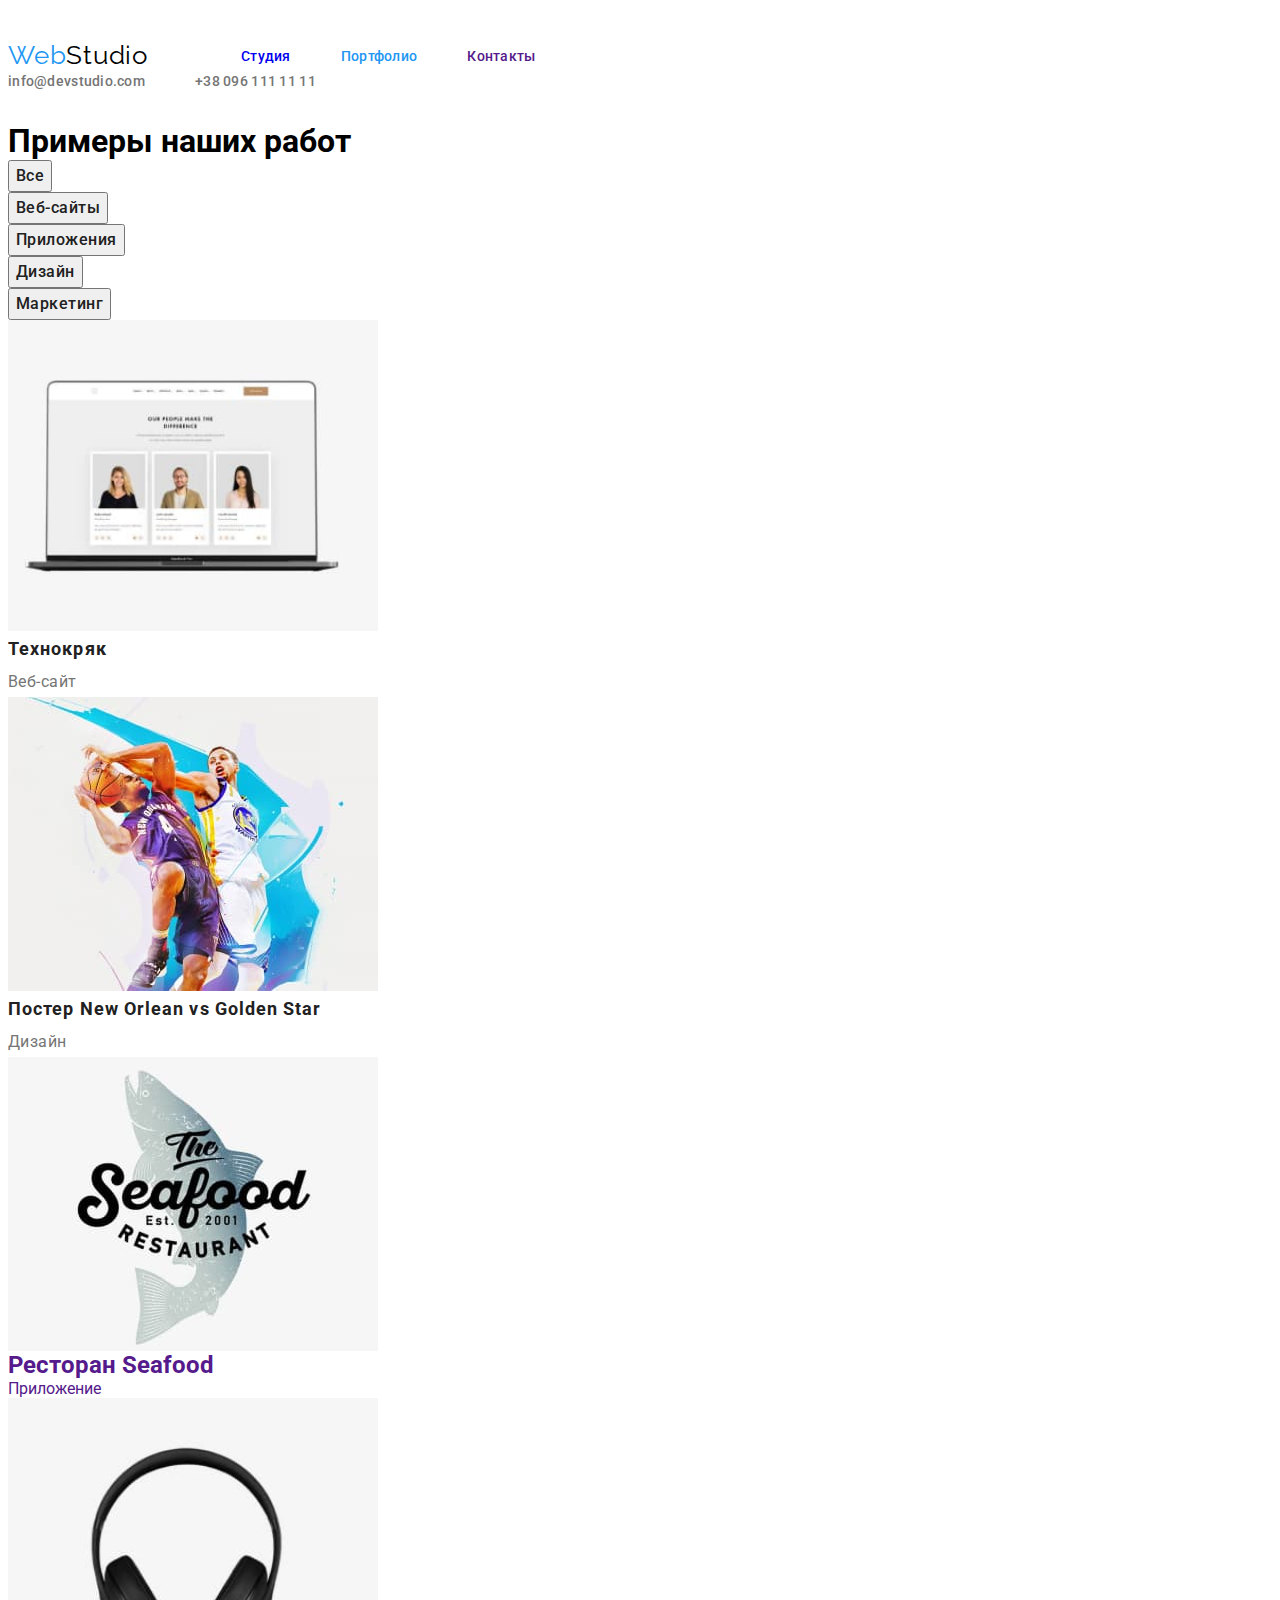
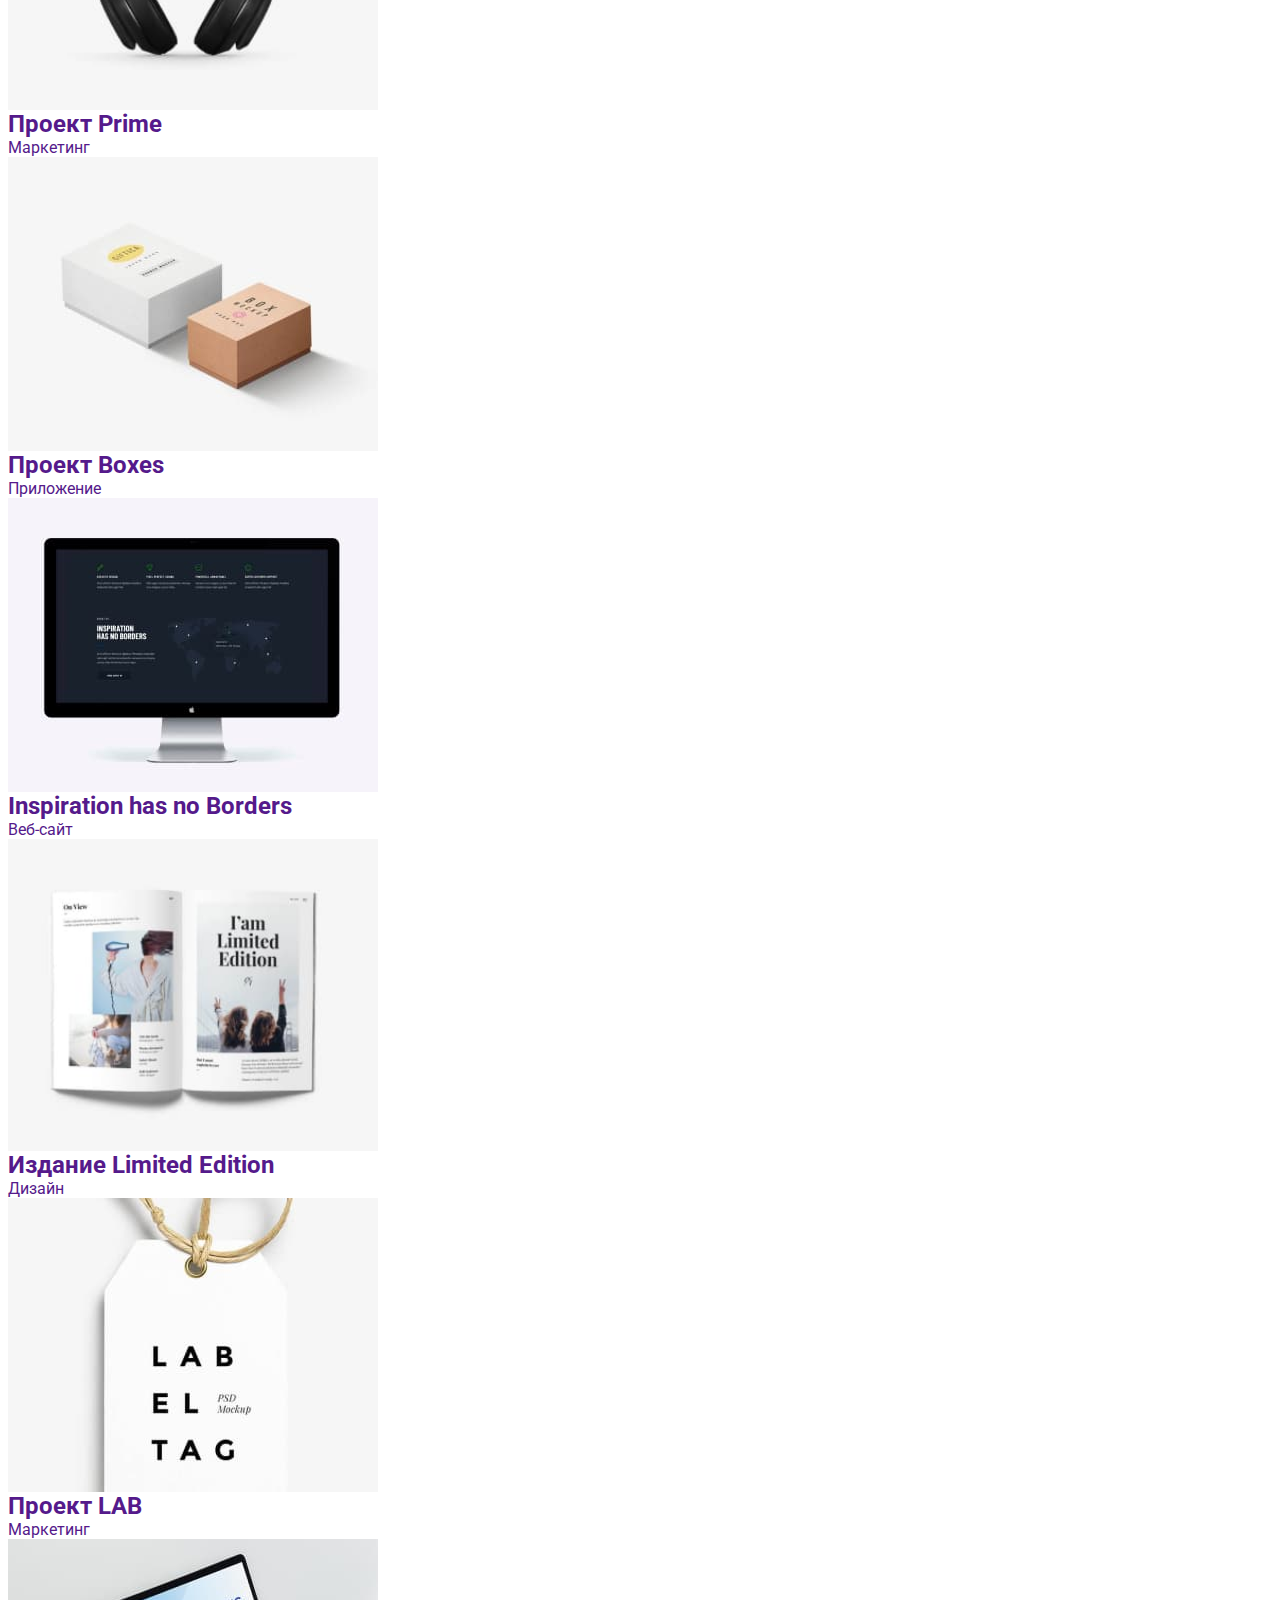
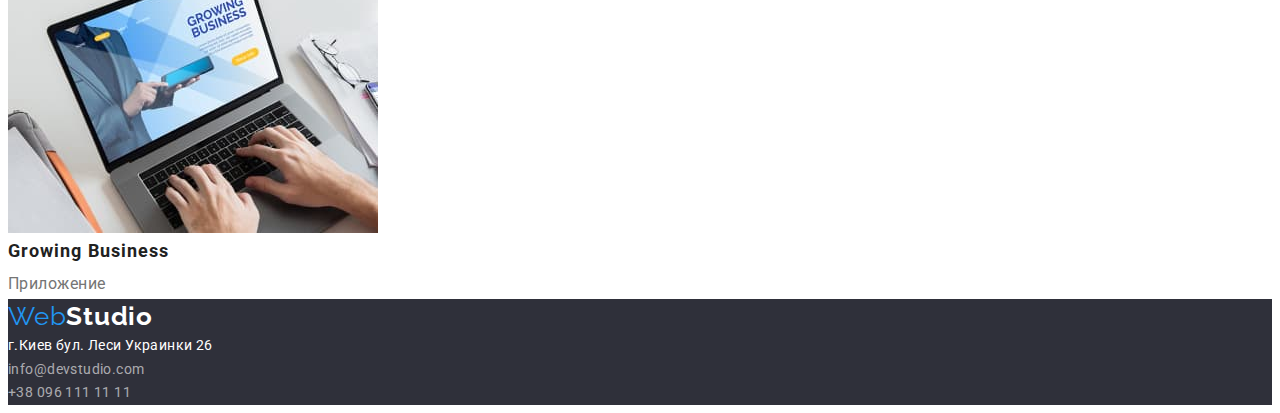
==== portfolio.html @ 756ed8ec "начало" ====
<!DOCTYPE html>
<html lang="ru">
  <head>
    <meta charset="UTF-8" />
    <meta http-equiv="X-UA-Compatible" content="IE=edge" />
    <meta name="viewport" content="width=device-width, initial-scale=1.0" />
    <title>Document</title>
    <link rel="preconnect" href="https://fonts.gstatic.com" />
    <link
      href="https://fonts.googleapis.com/css2?family=Raleway:wght@700&family=Roboto:wght@400;500;700;900&display=swap"
      rel="stylesheet"
    />
    <link rel="stylesheet" href="./css/styles.css" />
  </head>

  <body>
    <header class="header">
      <nav class="header-nav">
        <a class="logo link" href="./index.html">Web<span class="logo-black">Studio</span> </a>
        <ul class="header-menu list">
          <li class="menu-list">
            <a class="menu-list-link link" href="./index.html">Студия</a>
          </li>
          <li class="menu-list">
            <a class="menu-list-link link current" href="./portfolio.html">Портфолио</a>
          </li>
          <li class="menu-list"><a class="menu-list-link link" href="">Контакты</a></li>
        </ul>
      </nav>
      <ul class="contacts-header list">
        <li class="contacts-header-list">
          <a class="contacts-header-mail-link link" href="mailto:info@devstudio.com"
            >info@devstudio.com</a
          >
        </li>
        <li class="contacts-header-list">
          <a class="contacts-header-phone-link link" href="tel:+380961111111">+38 096 111 11 11</a>
        </li>
      </ul>
    </header>
    <main>
      <section>
        <!--скрыть заголовок-->
        <h1>Примеры наших работ</h1>
        <ul class="list i">
          <li><button type="button" class="modal-button-portfolio">Все</button></li>
          <li><button type="button" class="modal-button-portfolio">Веб-сайты</button></li>
          <li><button type="button" class="modal-button-portfolio">Приложения</button></li>
          <li><button type="button" class="modal-button-portfolio">Дизайн</button></li>
          <li><button type="button" class="modal-button-portfolio">Маркетинг</button></li>
        </ul>
        <ul class="list">
          <li>
            <a class="link" href="">
              <img src="./imeges/portfolio/img.jpg" alt="" width="370" />

              <h2 class="list-portfolio">Технокряк</h2>
              <p class="list-portfolio-category">Веб-сайт</p>
            </a>
          </li>
          <li>
            <a class="link" href=""
              ><img src="./imeges/portfolio/img-1.jpg" alt="" width="370" />
              <h2 class="list-portfolio">Постер New Orlean vs Golden Star</h2>
              <p class="list-portfolio-category">Дизайн</p>
            </a>
          </li>
          <li>
            <a class="link" href=""
              ><img src="./imeges/portfolio/img-2.jpg" alt="" width="370" />
              <h2>Ресторан Seafood</h2>
              <p>Приложение</p>
            </a>
          </li>
          <li>
            <a class="link" href=""
              ><img src="./imeges/portfolio/img-3.jpg" alt="" width="370" />
              <h2>Проект Prime</h2>
              <p>Маркетинг</p>
            </a>
          </li>
          <li>
            <a class="link" href=""
              ><img src="./imeges/portfolio/img-4.jpg" alt="" width="370" />
              <h2>Проект Boxes</h2>
              <p>Приложение</p></a
            >
          </li>
          <li>
            <a class="link" href=""
              ><img src="./imeges/portfolio/img-5.jpg" alt="" width="370" />
              <h2>Inspiration has no Borders</h2>
              <p>Веб-сайт</p></a
            >
          </li>
          <li>
            <a class="link" href=""
              ><img src="./imeges/portfolio/img-6.jpg" alt="" width="370" />
              <h2>Издание Limited Edition</h2>
              <p>Дизайн</p></a
            >
          </li>
          <li>
            <a class="link" href=""
              ><img src="./imeges/portfolio/img-7.jpg" alt="" width="370" />
              <h2>Проект LAB</h2>
              <p>Маркетинг</p></a
            >
          </li>
          <li>
            <a class="link" href=""
              ><img src="./imeges/portfolio/img-8.jpg" alt="" width="370" />
              <h2 class="list-portfolio">Growing Business</h2>
              <p class="list-portfolio-category">Приложение</p></a
            >
          </li>
        </ul>
      </section>
    </main>
    <footer class="footer">
      <a class="logo link" href="./index.html">Web<span class="logo-white">Studio</span></a>
      <address class="address">
        <ul class="footer-list list">
          <li>
            <a
              class="footer-list-address link"
              href="https://goo.gl/maps/URizzxRPcftidG8c9"
              target="_blank"
              rel="nooperer noreferrer"
              >г.Киев бул. Леси Украинки 26</a
            >
          </li>
          <li>
            <a class="footer-link-mail link" href="mailto:info@devstudio.com">info@devstudio.com</a>
          </li>
          <li><a class="footer-link-tel link" href="tel:+380961111111">+38 096 111 11 11</a></li>
        </ul>
      </address>
    </footer>
  </body>
</html>
---- css/styles.css ----
:root {
  --main-font: 'Roboto', sans-serif;
  --secondary-font: ;
  --accent-color: #2196f3;
  --background-color: #2F303A;
  --contact-head: #757575;
  --titel-hero-button: #FFFFFF;
  --bacground-button: #F5F4FA;
}
h1,
h2,
h3,
h4,
h5,
h6,
p {
  margin-top: 0;
  margin-bottom: 0;
}
ul,
ol {
  margin-top: 0;
  margin-bottom: 0;
  padding-left: 0;
}
img {
  display: block;
}
body {
  font-family: var(--main-font);
}
.list {
  list-style: none;
}
.link {
  text-decoration: none;
}

/* header */
.header {
  padding-top: 32px;
  padding-bottom: 32px;
}
.container {
  width: 1200px;
  margin: 0 auto;
  padding-left: 15px;
  padding-right: 15px;
}
.header-container {
  display: flex;
}
.header-nav {
  display: flex;
  align-items: center;
}
.header-menu {
  display: flex;
}
.contacts-header {
  display: flex;
  align-items: center;
  margin-left: auto;
}
.logo {
  font-family: 'Raleway', sans-serif;
  font-weight: 400;
  font-size: 26px;
  line-height: 1.2;
  letter-spacing: 0.03em;
  color: var(--accent-color);
  margin-right: 93px;
}
.menu-list:not(:last-child) {
  margin-right: 50px;
}
.logo-black {
  font-family: 'Raleway', sans-serif;
  font-weight: 400;
  font-size: 26px;
  line-height: 1.2;
  letter-spacing: 0.03em;
  color: #000;
}

.menu-list-link {
  font-weight: 500;
  font-size: 14px;
  line-height: 1.14;
  letter-spacing: 0.02em;
  }
.current {
  color: var(--accent-color);
}
.menu-list-link:hover,
.menu-list-link:focus {
  color: var(--accent-color);
}
.contacts-header-mail-link {
  font-weight: 500;
  font-size: 14px;
  line-height: 1.14;
  letter-spacing: 0.02em;
  color: var(--contact-head);
  margin-left: auto;
  }
.contacts-header-phone-link {
  font-weight: 500;
  font-size: 14px;
  line-height: 1.14;
  letter-spacing: 0.02em;
  color: var(--contact-head);
  margin-left: 50px;
  }
.contacts-header-mail-link:hover,
.contacts-header-mail-link:focus {
  color: var(--accent-color);
}
.contacts-header-phone-link:hover,
.contacts-header-phone-link:focus {
  color: var(--accent-color);
}

/* hero */
.titel-hero {
font-weight: 900;
font-size: 44px;
line-height: 1.36;
text-align: center;
letter-spacing: 0.06em;
text-transform: uppercase;
color: var(--titel-hero-button);
margin-right: auto;
padding: 200px 0px 30px 0px;
}
.hero {
  background-color: var(--background-color);
  height: 600px;
   }
.modal-button {
border-radius: 4px;
font-family: inherit;
font-weight: 700;
font-size: 16px;
line-height: 1.87;
display: flex;
align-items: center;
text-align: center;
letter-spacing: 0.06em;
cursor: pointer;
background: var(--bacground-button);
padding: 10px 32px;
margin-right: auto;
margin-left: auto;
}
.modal-button:hover,
.modal-button:focus {
  color: var(--titel-hero-button);
  background: var(--accent-color);
}
/* advantages */
.advantages {
  display: flex;
  margin: 94px 94px;
}
.advantages-titel {
font-weight: 700;
font-size: 14px;
line-height: 1.14;
letter-spacing: 0.03em;
text-transform: uppercase;
color: #212121;
}
.advantages-text {
font-weight: 400;
font-size: 14px;
line-height: 1.71;
letter-spacing: 0.03em;
color: #757575;
}
.titel2 {
font-weight: 700;
font-size: 36px;
line-height: 1.17;
text-align: center;
letter-spacing: 0.03em;
color: #212121;
}
.position {
font-weight: 400;
font-size: 16px;
line-height: 1.19
text-align: center;
letter-spacing: 0.03em;
color: #757575;
}
.titel3-name {
font-weight: 500;
font-size: 16px;
line-height: 1.19;
letter-spacing: 0.03em;
color: #212121;
}
/* job  */
.job {
  margin-bottom: 50px;
}
.job-list{
  display: flex;
  }
  .job-list-img {
    margin-left: 50px;
    margin-right: 50px;
  }
.job, .team-titel {
font-weight: 700;
font-size: 36px;
line-height: 1.17;
text-align: center;
letter-spacing: 0.03em;
color: #212121;
}
/* team */
.team-name {
font-weight: 500;
font-size: 16px;
line-height: 1.19;
text-align: center;
letter-spacing: 0.03em;
color: #212121;
}
.position {
font-weight: 400;
font-size: 16px;
line-height: 1.19;
text-align: center;
letter-spacing: 0.03em;
color: #757575;
}
.logo-white {
font-weight: 700;
font-size: 26px;
line-height: 1.35;
letter-spacing: 0.03em;
color: #FFFFFF;
}
/* footer */
.address {
  font-style: normal
}
.footer {
  background: var(--background-color);
}
.footer-list-address {
font-weight: 400;
font-size: 14px;
line-height: 1.71;
letter-spacing: 0.03em;
color: #FFFFFF;
}
.footer-link-mail {
font-weight: 400;
font-size: 14px;
line-height: 1.71;
letter-spacing: 0.03em;
color: #FFFFFF99;
}
.footer-link-tel {
font-weight: 400;
font-size: 14px;
line-height: 1.71;
letter-spacing: 0.03em;
color: #FFFFFF99;
}
/* Портфолио */
.modal-button-portfolio {
font-weight: 500;
font-size: 16px;
line-height: 1.62;
text-align: center;
letter-spacing: 0.03em;
color: #212121;
cursor: pointer;
font-family: inherit;
}
.modal-button-portfolio:hover,
.modal-button-portfolio:focus {
color: var(--titel-hero-button);
background: var(--accent-color);
}
.list-portfolio {
font-weight: 700;
font-size: 18px;
line-height: 2;
letter-spacing: 0.06em;
color: #212121;
} 
.list-portfolio-category {
font-weight: 400;
font-size: 16px;
line-height: 1.87;
letter-spacing: 0.03em;
color: #757575;
}
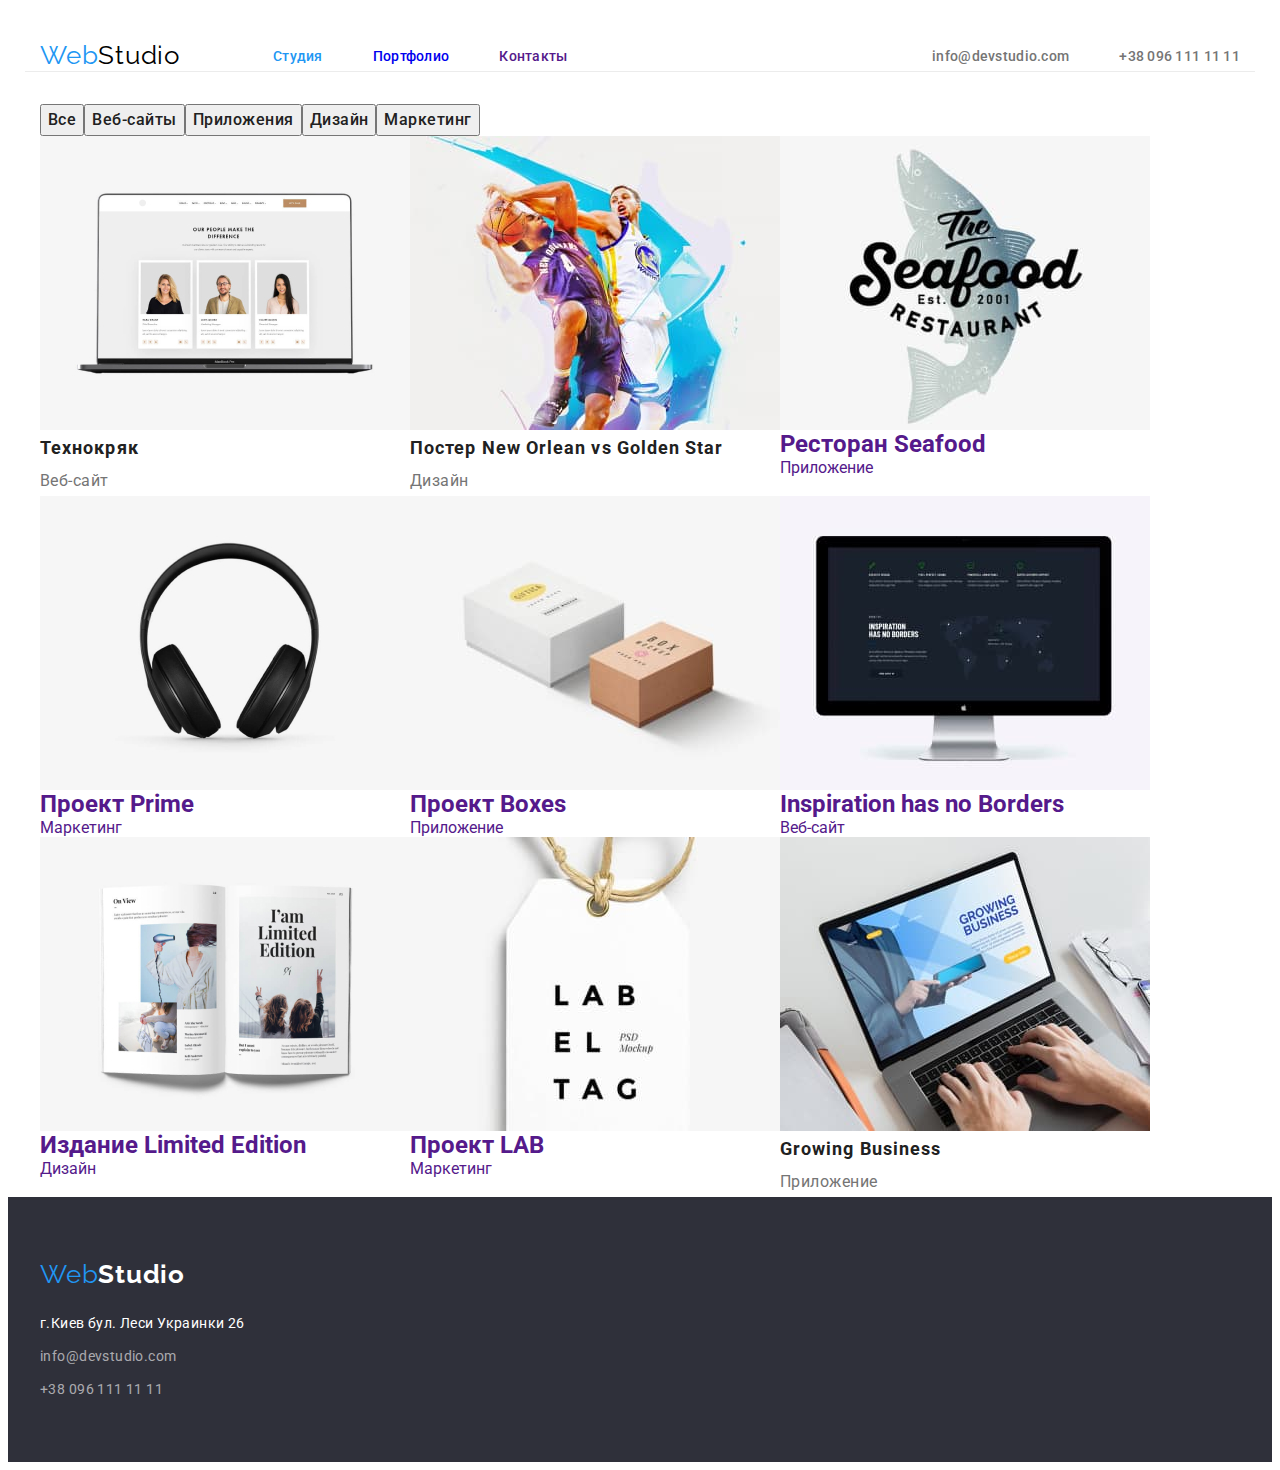
==== commit 15ecf431: "Начал портфолио" ====
--- a/portfolio.html
+++ b/portfolio.html
@@ -15,127 +15,140 @@
 
   <body>
     <header class="header">
-      <nav class="header-nav">
-        <a class="logo link" href="./index.html">Web<span class="logo-black">Studio</span> </a>
-        <ul class="header-menu list">
-          <li class="menu-list">
-            <a class="menu-list-link link" href="./index.html">Студия</a>
-          </li>
-          <li class="menu-list">
-            <a class="menu-list-link link current" href="./portfolio.html">Портфолио</a>
-          </li>
-          <li class="menu-list"><a class="menu-list-link link" href="">Контакты</a></li>
-        </ul>
-      </nav>
-      <ul class="contacts-header list">
-        <li class="contacts-header-list">
-          <a class="contacts-header-mail-link link" href="mailto:info@devstudio.com"
-            >info@devstudio.com</a
-          >
-        </li>
-        <li class="contacts-header-list">
-          <a class="contacts-header-phone-link link" href="tel:+380961111111">+38 096 111 11 11</a>
-        </li>
-      </ul>
-    </header>
-    <main>
-      <section>
-        <!--скрыть заголовок-->
-        <h1>Примеры наших работ</h1>
-        <ul class="list i">
-          <li><button type="button" class="modal-button-portfolio">Все</button></li>
-          <li><button type="button" class="modal-button-portfolio">Веб-сайты</button></li>
-          <li><button type="button" class="modal-button-portfolio">Приложения</button></li>
-          <li><button type="button" class="modal-button-portfolio">Дизайн</button></li>
-          <li><button type="button" class="modal-button-portfolio">Маркетинг</button></li>
-        </ul>
-        <ul class="list">
-          <li>
-            <a class="link" href="">
-              <img src="./imeges/portfolio/img.jpg" alt="" width="370" />
-
-              <h2 class="list-portfolio">Технокряк</h2>
-              <p class="list-portfolio-category">Веб-сайт</p>
-            </a>
-          </li>
-          <li>
-            <a class="link" href=""
-              ><img src="./imeges/portfolio/img-1.jpg" alt="" width="370" />
-              <h2 class="list-portfolio">Постер New Orlean vs Golden Star</h2>
-              <p class="list-portfolio-category">Дизайн</p>
-            </a>
-          </li>
-          <li>
-            <a class="link" href=""
-              ><img src="./imeges/portfolio/img-2.jpg" alt="" width="370" />
-              <h2>Ресторан Seafood</h2>
-              <p>Приложение</p>
-            </a>
-          </li>
-          <li>
-            <a class="link" href=""
-              ><img src="./imeges/portfolio/img-3.jpg" alt="" width="370" />
-              <h2>Проект Prime</h2>
-              <p>Маркетинг</p>
-            </a>
-          </li>
-          <li>
-            <a class="link" href=""
-              ><img src="./imeges/portfolio/img-4.jpg" alt="" width="370" />
-              <h2>Проект Boxes</h2>
-              <p>Приложение</p></a
+      <div class="container header-container">
+        <nav class="header-nav">
+          <a class="logo link" href="./index.html">Web<span class="logo-black">Studio</span> </a>
+          <ul class="header-menu list">
+            <li class="menu-list">
+              <a class="menu-list-link link current" href="./index.html">Студия</a>
+            </li>
+            <li class="menu-list">
+              <a class="menu-list-link link" href="./portfolio.html">Портфолио</a>
+            </li>
+            <li class="menu-list"><a class="menu-list-link link" href="">Контакты</a></li>
+          </ul>
+        </nav>
+        <ul class="contacts-header list">
+          <li class="contacts-header-list">
+            <a class="contacts-header-mail-link link" href="mailto:info@devstudio.com"
+              >info@devstudio.com</a
             >
           </li>
-          <li>
-            <a class="link" href=""
-              ><img src="./imeges/portfolio/img-5.jpg" alt="" width="370" />
-              <h2>Inspiration has no Borders</h2>
-              <p>Веб-сайт</p></a
-            >
-          </li>
-          <li>
-            <a class="link" href=""
-              ><img src="./imeges/portfolio/img-6.jpg" alt="" width="370" />
-              <h2>Издание Limited Edition</h2>
-              <p>Дизайн</p></a
-            >
-          </li>
-          <li>
-            <a class="link" href=""
-              ><img src="./imeges/portfolio/img-7.jpg" alt="" width="370" />
-              <h2>Проект LAB</h2>
-              <p>Маркетинг</p></a
-            >
-          </li>
-          <li>
-            <a class="link" href=""
-              ><img src="./imeges/portfolio/img-8.jpg" alt="" width="370" />
-              <h2 class="list-portfolio">Growing Business</h2>
-              <p class="list-portfolio-category">Приложение</p></a
+          <li class="contacts-header-list">
+            <a class="contacts-header-phone-link link" href="tel:+380961111111"
+              >+38 096 111 11 11</a
             >
           </li>
         </ul>
+      </div>
+    </header>
+    <main>
+      <section class="portfolio-section-btn">
+        <div class="container">
+          <!--скрыть заголовок-->
+          <h1 hidden>Примеры наших работ</h1>
+          <ul class="portfolio-btn list">
+            <li><button type="button" class="modal-button-portfolio">Все</button></li>
+            <li><button type="button" class="modal-button-portfolio">Веб-сайты</button></li>
+            <li><button type="button" class="modal-button-portfolio">Приложения</button></li>
+            <li><button type="button" class="modal-button-portfolio">Дизайн</button></li>
+            <li><button type="button" class="modal-button-portfolio">Маркетинг</button></li>
+          </ul>
+        </div>
+        <div class="container">
+          <ul class="portfolio-list-s list">
+            <li>
+              <a class="link" href="">
+                <img src="./imeges/portfolio/img.jpg" alt="" width="370" />
+                <h2 class="list-portfolio">Технокряк</h2>
+                <p class="list-portfolio-category">Веб-сайт</p>
+              </a>
+            </li>
+            <li>
+              <a class="link" href=""
+                ><img src="./imeges/portfolio/img-1.jpg" alt="" width="370" />
+                <h2 class="list-portfolio">Постер New Orlean vs Golden Star</h2>
+                <p class="list-portfolio-category">Дизайн</p>
+              </a>
+            </li>
+            <li>
+              <a class="link" href=""
+                ><img src="./imeges/portfolio/img-2.jpg" alt="" width="370" />
+                <h2>Ресторан Seafood</h2>
+                <p>Приложение</p>
+              </a>
+            </li>
+            <li>
+              <a class="link" href=""
+                ><img src="./imeges/portfolio/img-3.jpg" alt="" width="370" />
+                <h2>Проект Prime</h2>
+                <p>Маркетинг</p>
+              </a>
+            </li>
+            <li>
+              <a class="link" href=""
+                ><img src="./imeges/portfolio/img-4.jpg" alt="" width="370" />
+                <h2>Проект Boxes</h2>
+                <p>Приложение</p></a
+              >
+            </li>
+            <li>
+              <a class="link" href=""
+                ><img src="./imeges/portfolio/img-5.jpg" alt="" width="370" />
+                <h2>Inspiration has no Borders</h2>
+                <p>Веб-сайт</p></a
+              >
+            </li>
+            <li>
+              <a class="link" href=""
+                ><img src="./imeges/portfolio/img-6.jpg" alt="" width="370" />
+                <h2>Издание Limited Edition</h2>
+                <p>Дизайн</p></a
+              >
+            </li>
+            <li>
+              <a class="link" href=""
+                ><img src="./imeges/portfolio/img-7.jpg" alt="" width="370" />
+                <h2>Проект LAB</h2>
+                <p>Маркетинг</p></a
+              >
+            </li>
+            <li>
+              <a class="link" href=""
+                ><img src="./imeges/portfolio/img-8.jpg" alt="" width="370" />
+                <h2 class="list-portfolio">Growing Business</h2>
+                <p class="list-portfolio-category">Приложение</p></a
+              >
+            </li>
+          </ul>
+        </div>
       </section>
     </main>
     <footer class="footer">
-      <a class="logo link" href="./index.html">Web<span class="logo-white">Studio</span></a>
-      <address class="address">
-        <ul class="footer-list list">
-          <li>
-            <a
-              class="footer-list-address link"
-              href="https://goo.gl/maps/URizzxRPcftidG8c9"
-              target="_blank"
-              rel="nooperer noreferrer"
-              >г.Киев бул. Леси Украинки 26</a
-            >
-          </li>
-          <li>
-            <a class="footer-link-mail link" href="mailto:info@devstudio.com">info@devstudio.com</a>
-          </li>
-          <li><a class="footer-link-tel link" href="tel:+380961111111">+38 096 111 11 11</a></li>
-        </ul>
-      </address>
+      <div class="container">
+        <a class="logo link" href="./index.html">Web<span class="logo-white">Studio</span></a>
+        <address class="address">
+          <ul class="footer-list list">
+            <li class="footer-list-item">
+              <a
+                class="footer-list-address link"
+                href="https://goo.gl/maps/URizzxRPcftidG8c9"
+                target="_blank"
+                rel="nooperer noreferrer"
+                >г.Киев бул. Леси Украинки 26</a
+              >
+            </li>
+            <li class="footer-list-item">
+              <a class="footer-link-mail link" href="mailto:info@devstudio.com"
+                >info@devstudio.com</a
+              >
+            </li>
+            <li class="footer-list-item">
+              <a class="footer-link-tel link" href="tel:+380961111111">+38 096 111 11 11</a>
+            </li>
+          </ul>
+        </address>
+      </div>
     </footer>
   </body>
 </html>
--- a/css/styles.css
+++ b/css/styles.css
@@ -49,6 +49,8 @@
 }
 .header-container {
   display: flex;
+  border-bottom: 1px solid #ECECEC;
+
 }
 .header-nav {
   display: flex;
@@ -130,13 +132,15 @@
 letter-spacing: 0.06em;
 text-transform: uppercase;
 color: var(--titel-hero-button);
-margin-right: auto;
-padding: 200px 0px 30px 0px;
+margin-right: 0 auto;
+margin-bottom: 30px;
 }
 .hero {
   background-color: var(--background-color);
-  height: 600px;
-   }
+  max-width: 1600;  
+  padding-top: 200px;
+  padding-bottom: 200px;
+}
 .modal-button {
 border-radius: 4px;
 font-family: inherit;
@@ -152,6 +156,8 @@
 padding: 10px 32px;
 margin-right: auto;
 margin-left: auto;
+box-shadow: 0px 4px 4px rgba(0, 0, 0, 0.15);
+border-radius: 4px;
 }
 .modal-button:hover,
 .modal-button:focus {
@@ -161,8 +167,17 @@
 /* advantages */
 .advantages {
   display: flex;
-  margin: 94px 94px;
-}
+   }
+   .section-advantages {
+     padding-top: 94px;
+     padding-bottom: 94px;
+   }
+   .advantages-list:not(:last-child) {
+     margin-right: 30px;
+  }
+  .advantages-list {
+    width: 270px;
+  }
 .advantages-titel {
 font-weight: 700;
 font-size: 14px;
@@ -202,25 +217,48 @@
 color: #212121;
 }
 /* job  */
-.job {
-  margin-bottom: 50px;
+.section-job {
+  padding-bottom: 94px;
+}
+
+.job-list-item:not(:last-child) {
+ margin-right: 30px;
 }
 .job-list{
   display: flex;
   }
-  .job-list-img {
-    margin-left: 50px;
-    margin-right: 50px;
-  }
-.job, .team-titel {
+  .job, .team-titel {
 font-weight: 700;
 font-size: 36px;
 line-height: 1.17;
 text-align: center;
 letter-spacing: 0.03em;
 color: #212121;
+margin-bottom: 50px;
+
 }
 /* team */
+.section-team {
+  padding-top: 94px;
+  padding-bottom: 94px;
+}
+.team-list {
+  display: flex;
+}
+.team-list-item {
+  background: #FFFFFF;
+box-shadow: 0px 1px 3px rgba(0, 0, 0, 0.12), 0px 1px 1px rgba(0, 0, 0, 0.14), 0px 2px 1px rgba(0, 0, 0, 0.2);
+border-radius: 0px 0px 4px 4px;
+}
+.team-list-item:not(:last-child) {
+margin-right: 30px;
+}
+.team-box {
+  padding-top: 30px;
+  padding-bottom: 30px;
+  padding-left: 32px;
+  padding-right: 32px;
+}
 .team-name {
 font-weight: 500;
 font-size: 16px;
@@ -228,6 +266,7 @@
 text-align: center;
 letter-spacing: 0.03em;
 color: #212121;
+margin-bottom: 10px;
 }
 .position {
 font-weight: 400;
@@ -250,6 +289,10 @@
 }
 .footer {
   background: var(--background-color);
+  padding: 60px 0px;
+}
+.footer-list-item:not(:last-child) {
+  margin-bottom: 9px;
 }
 .footer-list-address {
 font-weight: 400;
@@ -258,6 +301,10 @@
 letter-spacing: 0.03em;
 color: #FFFFFF;
 }
+.footer .logo {
+  margin-bottom: 20px;
+  display: block;
+}
 .footer-link-mail {
 font-weight: 400;
 font-size: 14px;
@@ -273,6 +320,16 @@
 color: #FFFFFF99;
 }
 /* Портфолио */
+.portfolio-btn {
+display: flex;
+text-align: center;
+margin-left: auto;
+margin-right: auto;
+}
+.portfolio-list-s {
+  display: flex;
+  flex-wrap: wrap;
+}
 .modal-button-portfolio {
 font-weight: 500;
 font-size: 16px;
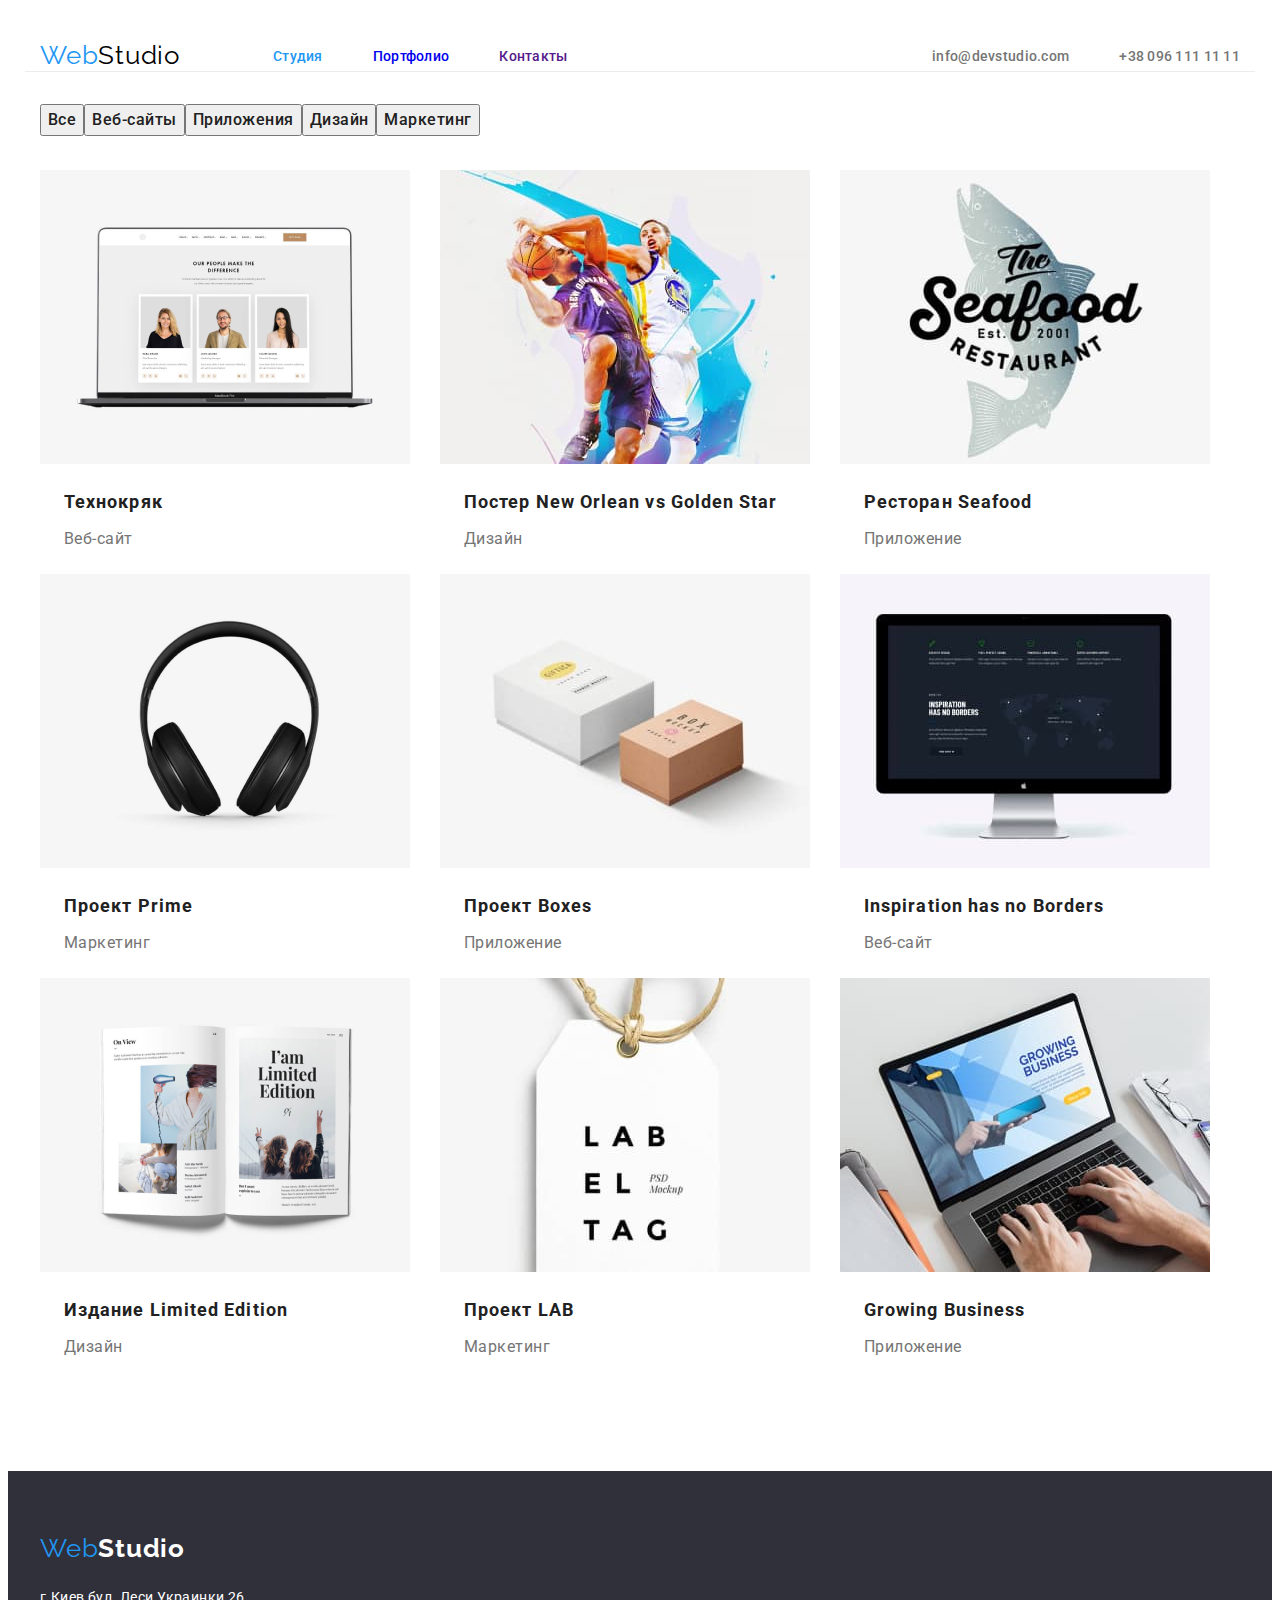
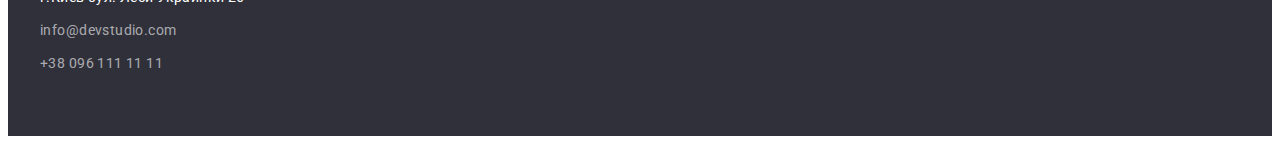
==== commit 96b0acad: "к ментору" ====
--- a/portfolio.html
+++ b/portfolio.html
@@ -54,73 +54,91 @@
             <li><button type="button" class="modal-button-portfolio">Дизайн</button></li>
             <li><button type="button" class="modal-button-portfolio">Маркетинг</button></li>
           </ul>
-        </div>
-        <div class="container">
-          <ul class="portfolio-list-s list">
-            <li>
-              <a class="link" href="">
-                <img src="./imeges/portfolio/img.jpg" alt="" width="370" />
-                <h2 class="list-portfolio">Технокряк</h2>
-                <p class="list-portfolio-category">Веб-сайт</p>
-              </a>
-            </li>
-            <li>
-              <a class="link" href=""
-                ><img src="./imeges/portfolio/img-1.jpg" alt="" width="370" />
-                <h2 class="list-portfolio">Постер New Orlean vs Golden Star</h2>
-                <p class="list-portfolio-category">Дизайн</p>
-              </a>
-            </li>
-            <li>
-              <a class="link" href=""
-                ><img src="./imeges/portfolio/img-2.jpg" alt="" width="370" />
-                <h2>Ресторан Seafood</h2>
-                <p>Приложение</p>
-              </a>
-            </li>
-            <li>
-              <a class="link" href=""
-                ><img src="./imeges/portfolio/img-3.jpg" alt="" width="370" />
-                <h2>Проект Prime</h2>
-                <p>Маркетинг</p>
-              </a>
-            </li>
-            <li>
-              <a class="link" href=""
-                ><img src="./imeges/portfolio/img-4.jpg" alt="" width="370" />
-                <h2>Проект Boxes</h2>
-                <p>Приложение</p></a
-              >
-            </li>
-            <li>
-              <a class="link" href=""
-                ><img src="./imeges/portfolio/img-5.jpg" alt="" width="370" />
-                <h2>Inspiration has no Borders</h2>
-                <p>Веб-сайт</p></a
-              >
-            </li>
-            <li>
-              <a class="link" href=""
-                ><img src="./imeges/portfolio/img-6.jpg" alt="" width="370" />
-                <h2>Издание Limited Edition</h2>
-                <p>Дизайн</p></a
-              >
-            </li>
-            <li>
-              <a class="link" href=""
-                ><img src="./imeges/portfolio/img-7.jpg" alt="" width="370" />
-                <h2>Проект LAB</h2>
-                <p>Маркетинг</p></a
-              >
-            </li>
-            <li>
-              <a class="link" href=""
-                ><img src="./imeges/portfolio/img-8.jpg" alt="" width="370" />
-                <h2 class="list-portfolio">Growing Business</h2>
-                <p class="list-portfolio-category">Приложение</p></a
-              >
-            </li>
-          </ul>
+          <div class="wrap">
+            <ul class="portfolio-list-s list">
+              <li class="portfolio-list-item">
+                <a class="link" href="">
+                  <img src="./imeges/portfolio/img.jpg" alt="" width="370" />
+                  <div class="portfolio-box">
+                    <h2 class="list-portfolio">Технокряк</h2>
+                    <p class="list-portfolio-category">Веб-сайт</p>
+                  </div>
+                </a>
+              </li>
+              <li class="portfolio-list-item">
+                <a class="link" href=""
+                  ><img src="./imeges/portfolio/img-1.jpg" alt="" width="370" />
+                  <div class="portfolio-box">
+                    <h2 class="list-portfolio">Постер New Orlean vs Golden Star</h2>
+                    <p class="list-portfolio-category">Дизайн</p>
+                  </div>
+                </a>
+              </li>
+              <li class="portfolio-list-item">
+                <a class="link" href=""
+                  ><img src="./imeges/portfolio/img-2.jpg" alt="" width="370" />
+                  <div class="portfolio-box">
+                    <h2 class="list-portfolio">Ресторан Seafood</h2>
+                    <p class="list-portfolio-category">Приложение</p>
+                  </div>
+                </a>
+              </li>
+              <li class="portfolio-list-item">
+                <a class="link" href=""
+                  ><img src="./imeges/portfolio/img-3.jpg" alt="" width="370" />
+                  <div class="portfolio-box">
+                    <h2 class="list-portfolio">Проект Prime</h2>
+                    <p class="list-portfolio-category">Маркетинг</p>
+                  </div>
+                </a>
+              </li>
+              <li class="portfolio-list-item">
+                <a class="link" href=""
+                  ><img src="./imeges/portfolio/img-4.jpg" alt="" width="370" />
+                  <div class="portfolio-box">
+                    <h2 class="list-portfolio">Проект Boxes</h2>
+                    <p class="list-portfolio-category">Приложение</p>
+                  </div>
+                </a>
+              </li>
+              <li class="portfolio-list-item">
+                <a class="link" href=""
+                  ><img src="./imeges/portfolio/img-5.jpg" alt="" width="370" />
+                  <div class="portfolio-box">
+                    <h2 class="list-portfolio">Inspiration has no Borders</h2>
+                    <p class="list-portfolio-category">Веб-сайт</p>
+                  </div>
+                </a>
+              </li>
+              <li class="portfolio-list-item">
+                <a class="link" href=""
+                  ><img src="./imeges/portfolio/img-6.jpg" alt="" width="370" />
+                  <div class="portfolio-box">
+                    <h2 class="list-portfolio">Издание Limited Edition</h2>
+                    <p class="list-portfolio-category">Дизайн</p>
+                  </div>
+                </a>
+              </li>
+              <li class="portfolio-list-item">
+                <a class="link" href=""
+                  ><img src="./imeges/portfolio/img-7.jpg" alt="" width="370" />
+                  <div class="portfolio-box">
+                    <h2 class="list-portfolio">Проект LAB</h2>
+                    <p class="list-portfolio-category">Маркетинг</p>
+                  </div>
+                </a>
+              </li>
+              <li class="portfolio-list-item">
+                <a class="link" href=""
+                  ><img src="./imeges/portfolio/img-8.jpg" alt="" width="370" />
+                  <div class="portfolio-box">
+                    <h2 class="list-portfolio">Growing Business</h2>
+                    <p class="list-portfolio-category">Приложение</p>
+                  </div>
+                </a>
+              </li>
+            </ul>
+          </div>
         </div>
       </section>
     </main>
--- a/css/styles.css
+++ b/css/styles.css
@@ -322,13 +322,26 @@
 /* Портфолио */
 .portfolio-btn {
 display: flex;
-text-align: center;
-margin-left: auto;
-margin-right: auto;
-}
+}
+.portfolio-section-btn {
+  
+}
+  .wrap {
+    margin-top: 34px;
+        margin-bottom: 89px;
+  }
 .portfolio-list-s {
   display: flex;
   flex-wrap: wrap;
+}
+.portfolio-list-item:not(:last-child) {
+  margin-right: 30px;
+}
+.portfolio-box {
+  padding-top: 20px;
+  padding-bottom: 20px;
+  padding-left: 24px;
+  padding-right: 24px;
 }
 .modal-button-portfolio {
 font-weight: 500;
@@ -339,6 +352,7 @@
 color: #212121;
 cursor: pointer;
 font-family: inherit;
+
 }
 .modal-button-portfolio:hover,
 .modal-button-portfolio:focus {
@@ -358,4 +372,5 @@
 line-height: 1.87;
 letter-spacing: 0.03em;
 color: #757575;
+margin-top: 4px;
 }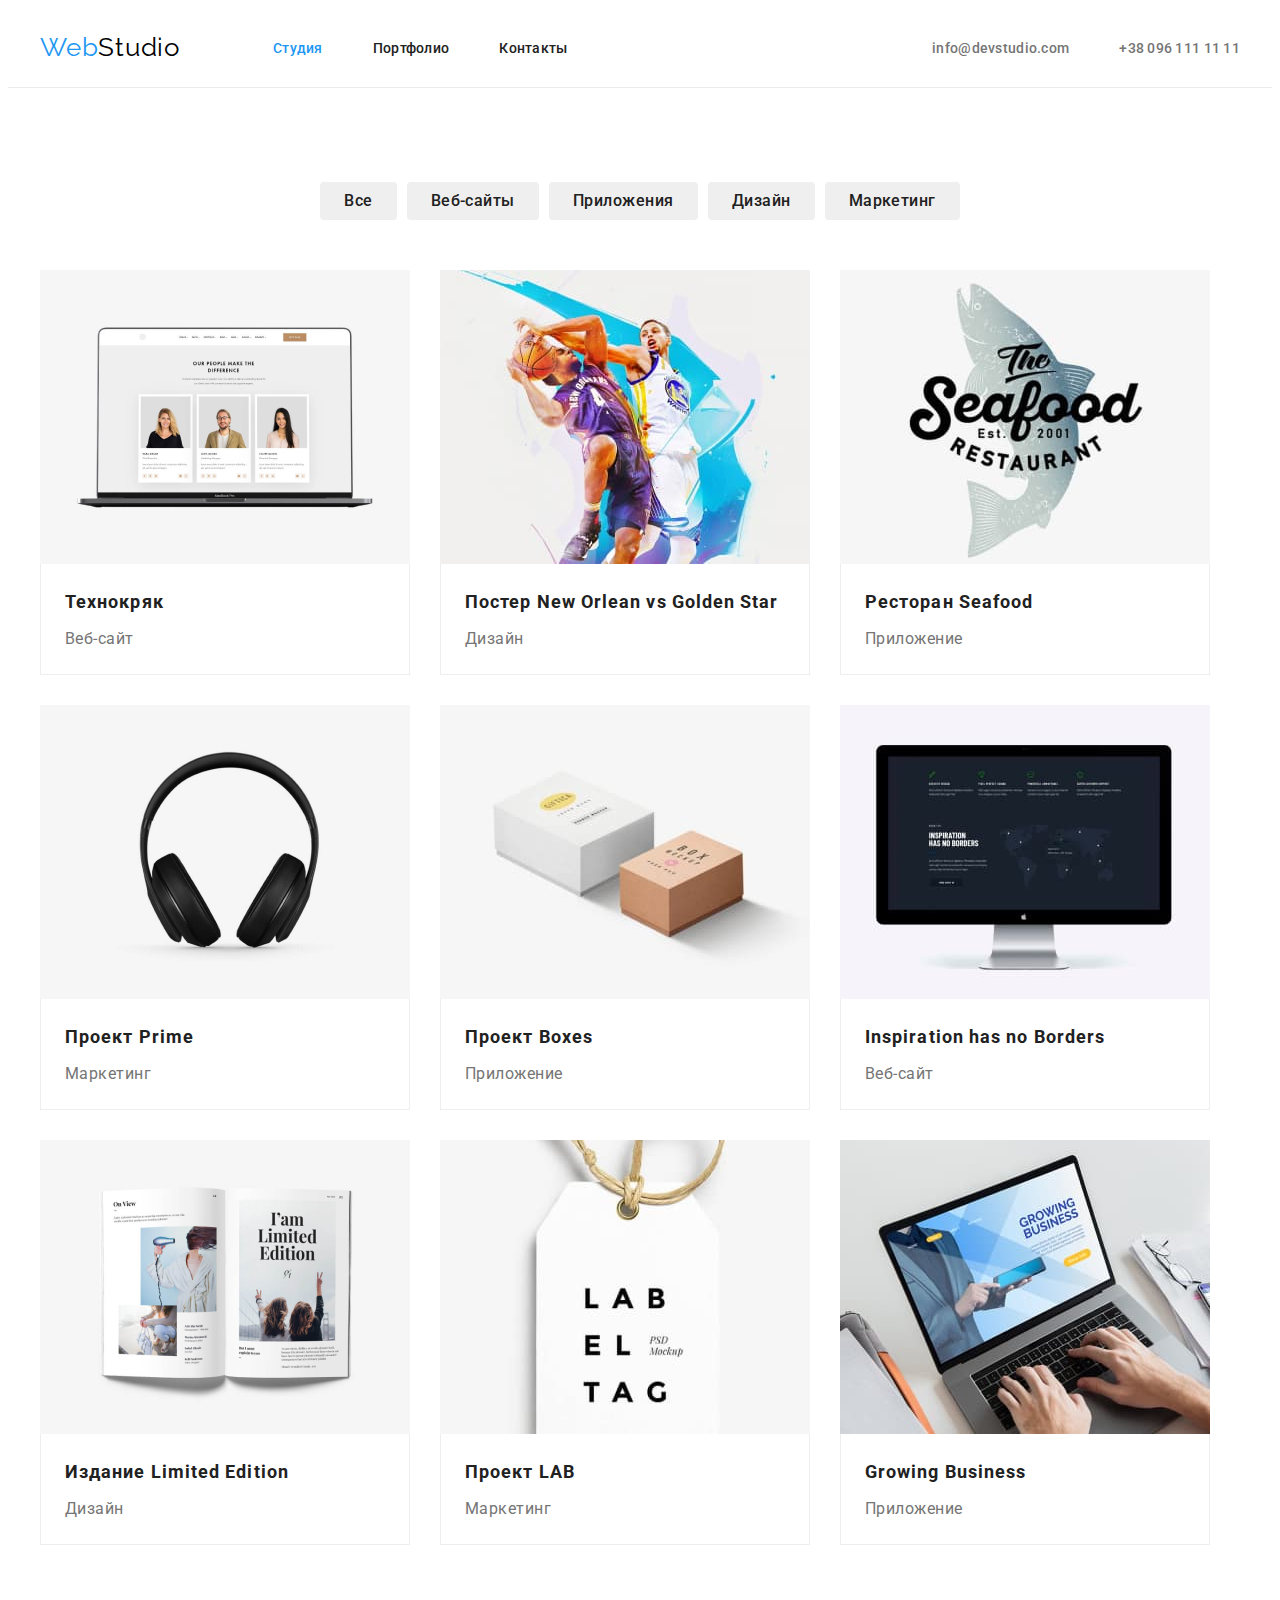
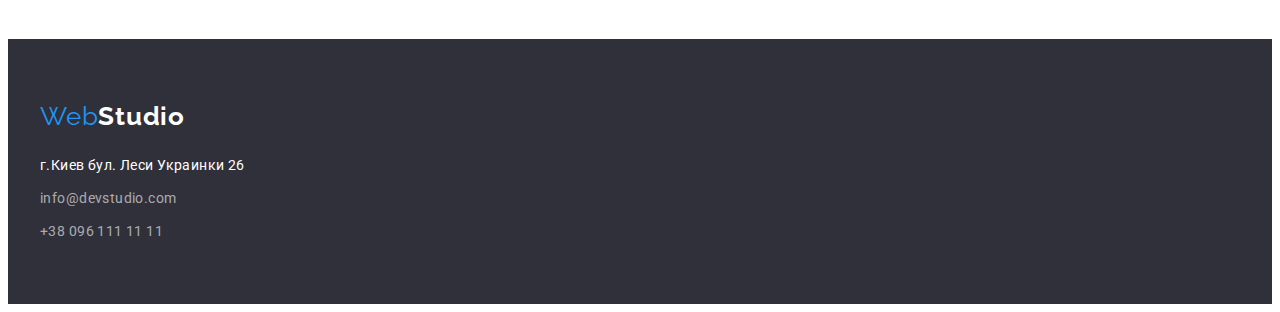
==== commit 0dac57c8: "Готово" ====
--- a/portfolio.html
+++ b/portfolio.html
@@ -9,6 +9,13 @@
     <link
       href="https://fonts.googleapis.com/css2?family=Raleway:wght@700&family=Roboto:wght@400;500;700;900&display=swap"
       rel="stylesheet"
+    />
+    <link
+      rel="stylesheet"
+      href="https://cdnjs.cloudflare.com/ajax/libs/modern-normalize/1.1.0/modern-normalize.min.css"
+      integrity="sha512-wpPYUAdjBVSE4KJnH1VR1HeZfpl1ub8YT/NKx4PuQ5NmX2tKuGu6U/JRp5y+Y8XG2tV+wKQpNHVUX03MfMFn9Q=="
+      crossorigin="anonymous"
+      referrerpolicy="no-referrer"
     />
     <link rel="stylesheet" href="./css/styles.css" />
   </head>
@@ -48,97 +55,106 @@
           <!--скрыть заголовок-->
           <h1 hidden>Примеры наших работ</h1>
           <ul class="portfolio-btn list">
-            <li><button type="button" class="modal-button-portfolio">Все</button></li>
-            <li><button type="button" class="modal-button-portfolio">Веб-сайты</button></li>
-            <li><button type="button" class="modal-button-portfolio">Приложения</button></li>
-            <li><button type="button" class="modal-button-portfolio">Дизайн</button></li>
-            <li><button type="button" class="modal-button-portfolio">Маркетинг</button></li>
+            <li class="portfolio-btn-item">
+              <button type="button" class="modal-button-portfolio">Все</button>
+            </li>
+            <li class="portfolio-btn-item">
+              <button type="button" class="modal-button-portfolio">Веб-сайты</button>
+            </li>
+            <li class="portfolio-btn-item">
+              <button type="button" class="modal-button-portfolio">Приложения</button>
+            </li>
+            <li class="portfolio-btn-item">
+              <button type="button" class="modal-button-portfolio">Дизайн</button>
+            </li>
+            <li class="portfolio-btn-item">
+              <button type="button" class="modal-button-portfolio">Маркетинг</button>
+            </li>
           </ul>
-          <div class="wrap">
-            <ul class="portfolio-list-s list">
-              <li class="portfolio-list-item">
-                <a class="link" href="">
-                  <img src="./imeges/portfolio/img.jpg" alt="" width="370" />
-                  <div class="portfolio-box">
-                    <h2 class="list-portfolio">Технокряк</h2>
-                    <p class="list-portfolio-category">Веб-сайт</p>
-                  </div>
-                </a>
-              </li>
-              <li class="portfolio-list-item">
-                <a class="link" href=""
-                  ><img src="./imeges/portfolio/img-1.jpg" alt="" width="370" />
-                  <div class="portfolio-box">
-                    <h2 class="list-portfolio">Постер New Orlean vs Golden Star</h2>
-                    <p class="list-portfolio-category">Дизайн</p>
-                  </div>
-                </a>
-              </li>
-              <li class="portfolio-list-item">
-                <a class="link" href=""
-                  ><img src="./imeges/portfolio/img-2.jpg" alt="" width="370" />
-                  <div class="portfolio-box">
-                    <h2 class="list-portfolio">Ресторан Seafood</h2>
-                    <p class="list-portfolio-category">Приложение</p>
-                  </div>
-                </a>
-              </li>
-              <li class="portfolio-list-item">
-                <a class="link" href=""
-                  ><img src="./imeges/portfolio/img-3.jpg" alt="" width="370" />
-                  <div class="portfolio-box">
-                    <h2 class="list-portfolio">Проект Prime</h2>
-                    <p class="list-portfolio-category">Маркетинг</p>
-                  </div>
-                </a>
-              </li>
-              <li class="portfolio-list-item">
-                <a class="link" href=""
-                  ><img src="./imeges/portfolio/img-4.jpg" alt="" width="370" />
-                  <div class="portfolio-box">
-                    <h2 class="list-portfolio">Проект Boxes</h2>
-                    <p class="list-portfolio-category">Приложение</p>
-                  </div>
-                </a>
-              </li>
-              <li class="portfolio-list-item">
-                <a class="link" href=""
-                  ><img src="./imeges/portfolio/img-5.jpg" alt="" width="370" />
-                  <div class="portfolio-box">
-                    <h2 class="list-portfolio">Inspiration has no Borders</h2>
-                    <p class="list-portfolio-category">Веб-сайт</p>
-                  </div>
-                </a>
-              </li>
-              <li class="portfolio-list-item">
-                <a class="link" href=""
-                  ><img src="./imeges/portfolio/img-6.jpg" alt="" width="370" />
-                  <div class="portfolio-box">
-                    <h2 class="list-portfolio">Издание Limited Edition</h2>
-                    <p class="list-portfolio-category">Дизайн</p>
-                  </div>
-                </a>
-              </li>
-              <li class="portfolio-list-item">
-                <a class="link" href=""
-                  ><img src="./imeges/portfolio/img-7.jpg" alt="" width="370" />
-                  <div class="portfolio-box">
-                    <h2 class="list-portfolio">Проект LAB</h2>
-                    <p class="list-portfolio-category">Маркетинг</p>
-                  </div>
-                </a>
-              </li>
-              <li class="portfolio-list-item">
-                <a class="link" href=""
-                  ><img src="./imeges/portfolio/img-8.jpg" alt="" width="370" />
-                  <div class="portfolio-box">
-                    <h2 class="list-portfolio">Growing Business</h2>
-                    <p class="list-portfolio-category">Приложение</p>
-                  </div>
-                </a>
-              </li>
-            </ul>
-          </div>
+
+          <ul class="portfolio-list-s list">
+            <li class="portfolio-list-item">
+              <a class="link" href="">
+                <img src="./imeges/portfolio/img.jpg" alt="" width="370" />
+                <div class="portfolio-box">
+                  <h2 class="list-portfolio">Технокряк</h2>
+                  <p class="list-portfolio-category">Веб-сайт</p>
+                </div>
+              </a>
+            </li>
+            <li class="portfolio-list-item">
+              <a class="link" href=""
+                ><img src="./imeges/portfolio/img-1.jpg" alt="" width="370" />
+                <div class="portfolio-box">
+                  <h2 class="list-portfolio">Постер New Orlean vs Golden Star</h2>
+                  <p class="list-portfolio-category">Дизайн</p>
+                </div>
+              </a>
+            </li>
+            <li class="portfolio-list-item">
+              <a class="link" href=""
+                ><img src="./imeges/portfolio/img-2.jpg" alt="" width="370" />
+                <div class="portfolio-box">
+                  <h2 class="list-portfolio">Ресторан Seafood</h2>
+                  <p class="list-portfolio-category">Приложение</p>
+                </div>
+              </a>
+            </li>
+            <li class="portfolio-list-item">
+              <a class="link" href=""
+                ><img src="./imeges/portfolio/img-3.jpg" alt="" width="370" />
+                <div class="portfolio-box">
+                  <h2 class="list-portfolio">Проект Prime</h2>
+                  <p class="list-portfolio-category">Маркетинг</p>
+                </div>
+              </a>
+            </li>
+            <li class="portfolio-list-item">
+              <a class="link" href=""
+                ><img src="./imeges/portfolio/img-4.jpg" alt="" width="370" />
+                <div class="portfolio-box">
+                  <h2 class="list-portfolio">Проект Boxes</h2>
+                  <p class="list-portfolio-category">Приложение</p>
+                </div>
+              </a>
+            </li>
+            <li class="portfolio-list-item">
+              <a class="link" href=""
+                ><img src="./imeges/portfolio/img-5.jpg" alt="" width="370" />
+                <div class="portfolio-box">
+                  <h2 class="list-portfolio">Inspiration has no Borders</h2>
+                  <p class="list-portfolio-category">Веб-сайт</p>
+                </div>
+              </a>
+            </li>
+            <li class="portfolio-list-item">
+              <a class="link" href=""
+                ><img src="./imeges/portfolio/img-6.jpg" alt="" width="370" />
+                <div class="portfolio-box">
+                  <h2 class="list-portfolio">Издание Limited Edition</h2>
+                  <p class="list-portfolio-category">Дизайн</p>
+                </div>
+              </a>
+            </li>
+            <li class="portfolio-list-item">
+              <a class="link" href=""
+                ><img src="./imeges/portfolio/img-7.jpg" alt="" width="370" />
+                <div class="portfolio-box">
+                  <h2 class="list-portfolio">Проект LAB</h2>
+                  <p class="list-portfolio-category">Маркетинг</p>
+                </div>
+              </a>
+            </li>
+            <li class="portfolio-list-item">
+              <a class="link" href=""
+                ><img src="./imeges/portfolio/img-8.jpg" alt="" width="370" />
+                <div class="portfolio-box">
+                  <h2 class="list-portfolio">Growing Business</h2>
+                  <p class="list-portfolio-category">Приложение</p>
+                </div>
+              </a>
+            </li>
+          </ul>
         </div>
       </section>
     </main>
--- a/css/styles.css
+++ b/css/styles.css
@@ -2,10 +2,11 @@
   --main-font: 'Roboto', sans-serif;
   --secondary-font: ;
   --accent-color: #2196f3;
-  --background-color: #2F303A;
+  --background-color: #2f303a;
   --contact-head: #757575;
-  --titel-hero-button: #FFFFFF;
-  --bacground-button: #F5F4FA;
+  --titel-hero-button: #ffffff;
+  --bacground-button: #f5f4fa;
+  --border-portfolio: #eeeeee;
 }
 h1,
 h2,
@@ -38,8 +39,9 @@
 
 /* header */
 .header {
-  padding-top: 32px;
-  padding-bottom: 32px;
+  padding-top: 24px;
+  padding-bottom: 24px;
+  border-bottom: 1px solid #ececec;
 }
 .container {
   width: 1200px;
@@ -49,8 +51,6 @@
 }
 .header-container {
   display: flex;
-  border-bottom: 1px solid #ECECEC;
-
 }
 .header-nav {
   display: flex;
@@ -90,7 +90,8 @@
   font-size: 14px;
   line-height: 1.14;
   letter-spacing: 0.02em;
-  }
+  color: #212121;
+}
 .current {
   color: var(--accent-color);
 }
@@ -105,7 +106,7 @@
   letter-spacing: 0.02em;
   color: var(--contact-head);
   margin-left: auto;
-  }
+}
 .contacts-header-phone-link {
   font-weight: 500;
   font-size: 14px;
@@ -113,7 +114,7 @@
   letter-spacing: 0.02em;
   color: var(--contact-head);
   margin-left: 50px;
-  }
+}
 .contacts-header-mail-link:hover,
 .contacts-header-mail-link:focus {
   color: var(--accent-color);
@@ -125,39 +126,39 @@
 
 /* hero */
 .titel-hero {
-font-weight: 900;
-font-size: 44px;
-line-height: 1.36;
-text-align: center;
-letter-spacing: 0.06em;
-text-transform: uppercase;
-color: var(--titel-hero-button);
-margin-right: 0 auto;
-margin-bottom: 30px;
+  font-weight: 900;
+  font-size: 44px;
+  line-height: 1.36;
+  text-align: center;
+  letter-spacing: 0.06em;
+  text-transform: uppercase;
+  color: var(--titel-hero-button);
+  margin-right: 0 auto;
+  margin-bottom: 30px;
 }
 .hero {
   background-color: var(--background-color);
-  max-width: 1600;  
+  max-width: 1600;
   padding-top: 200px;
   padding-bottom: 200px;
 }
 .modal-button {
-border-radius: 4px;
-font-family: inherit;
-font-weight: 700;
-font-size: 16px;
-line-height: 1.87;
-display: flex;
-align-items: center;
-text-align: center;
-letter-spacing: 0.06em;
-cursor: pointer;
-background: var(--bacground-button);
-padding: 10px 32px;
-margin-right: auto;
-margin-left: auto;
-box-shadow: 0px 4px 4px rgba(0, 0, 0, 0.15);
-border-radius: 4px;
+  border-radius: 4px;
+  font-family: inherit;
+  font-weight: 700;
+  font-size: 16px;
+  line-height: 1.87;
+  display: flex;
+  align-items: center;
+  text-align: center;
+  letter-spacing: 0.06em;
+  cursor: pointer;
+  background: var(--bacground-button);
+  padding: 10px 32px;
+  margin-right: auto;
+  margin-left: auto;
+  box-shadow: 0px 4px 4px rgba(0, 0, 0, 0.15);
+  border-radius: 4px;
 }
 .modal-button:hover,
 .modal-button:focus {
@@ -167,54 +168,54 @@
 /* advantages */
 .advantages {
   display: flex;
-   }
-   .section-advantages {
-     padding-top: 94px;
-     padding-bottom: 94px;
-   }
-   .advantages-list:not(:last-child) {
-     margin-right: 30px;
-  }
-  .advantages-list {
-    width: 270px;
-  }
+}
+.section-advantages {
+  padding-top: 94px;
+  padding-bottom: 94px;
+}
+.advantages-list:not(:last-child) {
+  margin-right: 30px;
+}
+.advantages-list {
+  width: 270px;
+}
 .advantages-titel {
-font-weight: 700;
-font-size: 14px;
-line-height: 1.14;
-letter-spacing: 0.03em;
-text-transform: uppercase;
-color: #212121;
+  font-weight: 700;
+  font-size: 14px;
+  line-height: 1.14;
+  letter-spacing: 0.03em;
+  text-transform: uppercase;
+  color: #212121;
 }
 .advantages-text {
-font-weight: 400;
-font-size: 14px;
-line-height: 1.71;
-letter-spacing: 0.03em;
-color: #757575;
+  font-weight: 400;
+  font-size: 14px;
+  line-height: 1.71;
+  letter-spacing: 0.03em;
+  color: #757575;
 }
 .titel2 {
-font-weight: 700;
-font-size: 36px;
-line-height: 1.17;
-text-align: center;
-letter-spacing: 0.03em;
-color: #212121;
+  font-weight: 700;
+  font-size: 36px;
+  line-height: 1.17;
+  text-align: center;
+  letter-spacing: 0.03em;
+  color: #212121;
 }
 .position {
-font-weight: 400;
-font-size: 16px;
-line-height: 1.19
-text-align: center;
-letter-spacing: 0.03em;
-color: #757575;
+  font-weight: 400;
+  font-size: 16px;
+  line-height: 1.19;
+  text-align: center;
+  letter-spacing: 0.03em;
+  color: #757575;
 }
 .titel3-name {
-font-weight: 500;
-font-size: 16px;
-line-height: 1.19;
-letter-spacing: 0.03em;
-color: #212121;
+  font-weight: 500;
+  font-size: 16px;
+  line-height: 1.19;
+  letter-spacing: 0.03em;
+  color: #212121;
 }
 /* job  */
 .section-job {
@@ -222,36 +223,38 @@
 }
 
 .job-list-item:not(:last-child) {
- margin-right: 30px;
-}
-.job-list{
-  display: flex;
-  }
-  .job, .team-titel {
-font-weight: 700;
-font-size: 36px;
-line-height: 1.17;
-text-align: center;
-letter-spacing: 0.03em;
-color: #212121;
-margin-bottom: 50px;
-
+  margin-right: 30px;
+}
+.job-list {
+  display: flex;
+}
+.job,
+.team-titel {
+  font-weight: 700;
+  font-size: 36px;
+  line-height: 1.17;
+  text-align: center;
+  letter-spacing: 0.03em;
+  color: #212121;
+  margin-bottom: 50px;
 }
 /* team */
 .section-team {
   padding-top: 94px;
   padding-bottom: 94px;
+  background: var(--bacground-button);
 }
 .team-list {
   display: flex;
 }
 .team-list-item {
-  background: #FFFFFF;
-box-shadow: 0px 1px 3px rgba(0, 0, 0, 0.12), 0px 1px 1px rgba(0, 0, 0, 0.14), 0px 2px 1px rgba(0, 0, 0, 0.2);
-border-radius: 0px 0px 4px 4px;
+  background: #ffffff;
+  box-shadow: 0px 1px 3px rgba(0, 0, 0, 0.12), 0px 1px 1px rgba(0, 0, 0, 0.14),
+    0px 2px 1px rgba(0, 0, 0, 0.2);
+  border-radius: 0px 0px 4px 4px;
 }
 .team-list-item:not(:last-child) {
-margin-right: 30px;
+  margin-right: 30px;
 }
 .team-box {
   padding-top: 30px;
@@ -260,32 +263,32 @@
   padding-right: 32px;
 }
 .team-name {
-font-weight: 500;
-font-size: 16px;
-line-height: 1.19;
-text-align: center;
-letter-spacing: 0.03em;
-color: #212121;
-margin-bottom: 10px;
+  font-weight: 500;
+  font-size: 16px;
+  line-height: 1.19;
+  text-align: center;
+  letter-spacing: 0.03em;
+  color: #212121;
+  margin-bottom: 10px;
 }
 .position {
-font-weight: 400;
-font-size: 16px;
-line-height: 1.19;
-text-align: center;
-letter-spacing: 0.03em;
-color: #757575;
+  font-weight: 400;
+  font-size: 16px;
+  line-height: 1.19;
+  text-align: center;
+  letter-spacing: 0.03em;
+  color: #757575;
 }
 .logo-white {
-font-weight: 700;
-font-size: 26px;
-line-height: 1.35;
-letter-spacing: 0.03em;
-color: #FFFFFF;
+  font-weight: 700;
+  font-size: 26px;
+  line-height: 1.35;
+  letter-spacing: 0.03em;
+  color: #ffffff;
 }
 /* footer */
 .address {
-  font-style: normal
+  font-style: normal;
 }
 .footer {
   background: var(--background-color);
@@ -295,82 +298,96 @@
   margin-bottom: 9px;
 }
 .footer-list-address {
-font-weight: 400;
-font-size: 14px;
-line-height: 1.71;
-letter-spacing: 0.03em;
-color: #FFFFFF;
+  font-weight: 400;
+  font-size: 14px;
+  line-height: 1.71;
+  letter-spacing: 0.03em;
+  color: #ffffff;
 }
 .footer .logo {
   margin-bottom: 20px;
   display: block;
 }
 .footer-link-mail {
-font-weight: 400;
-font-size: 14px;
-line-height: 1.71;
-letter-spacing: 0.03em;
-color: #FFFFFF99;
+  font-weight: 400;
+  font-size: 14px;
+  line-height: 1.71;
+  letter-spacing: 0.03em;
+  color: #ffffff99;
 }
 .footer-link-tel {
-font-weight: 400;
-font-size: 14px;
-line-height: 1.71;
-letter-spacing: 0.03em;
-color: #FFFFFF99;
+  font-weight: 400;
+  font-size: 14px;
+  line-height: 1.71;
+  letter-spacing: 0.03em;
+  color: #ffffff99;
 }
 /* Портфолио */
 .portfolio-btn {
-display: flex;
+  display: flex;
+  justify-content: center;
+  margin-bottom: 50px;
 }
 .portfolio-section-btn {
-  
-}
-  .wrap {
-    margin-top: 34px;
-        margin-bottom: 89px;
-  }
+  padding-top: 94px;
+  padding-bottom: 94px;
+}
+.wrap {
+  margin-top: 34px;
+  margin-bottom: 89px;
+}
 .portfolio-list-s {
   display: flex;
   flex-wrap: wrap;
-}
-.portfolio-list-item:not(:last-child) {
-  margin-right: 30px;
+  margin-top: -30px;
+  margin-left: -30px;
+}
+.portfolio-btn-item:not(:last-child) {
+  margin-right: 10px;
+}
+.portfolio-list-item {
+  margin-top: 30px;
+  margin-left: 30px;
 }
 .portfolio-box {
   padding-top: 20px;
   padding-bottom: 20px;
   padding-left: 24px;
   padding-right: 24px;
+  border-bottom: 1px solid var(--border-portfolio);
+  border-left: 1px solid var(--border-portfolio);
+  border-right: 1px solid var(--border-portfolio);
 }
 .modal-button-portfolio {
-font-weight: 500;
-font-size: 16px;
-line-height: 1.62;
-text-align: center;
-letter-spacing: 0.03em;
-color: #212121;
-cursor: pointer;
-font-family: inherit;
-
+  font-weight: 500;
+  font-size: 16px;
+  line-height: 1.62;
+  text-align: center;
+  letter-spacing: 0.03em;
+  color: #212121;
+  cursor: pointer;
+  font-family: inherit;
+  border: none;
+  border-radius: 4px;
+  padding: 6px 24px;
 }
 .modal-button-portfolio:hover,
 .modal-button-portfolio:focus {
-color: var(--titel-hero-button);
-background: var(--accent-color);
+  color: var(--titel-hero-button);
+  background: var(--accent-color);
 }
 .list-portfolio {
-font-weight: 700;
-font-size: 18px;
-line-height: 2;
-letter-spacing: 0.06em;
-color: #212121;
-} 
+  font-weight: 700;
+  font-size: 18px;
+  line-height: 2;
+  letter-spacing: 0.06em;
+  color: #212121;
+}
 .list-portfolio-category {
-font-weight: 400;
-font-size: 16px;
-line-height: 1.87;
-letter-spacing: 0.03em;
-color: #757575;
-margin-top: 4px;
-}+  font-weight: 400;
+  font-size: 16px;
+  line-height: 1.87;
+  letter-spacing: 0.03em;
+  color: #757575;
+  margin-top: 4px;
+}
